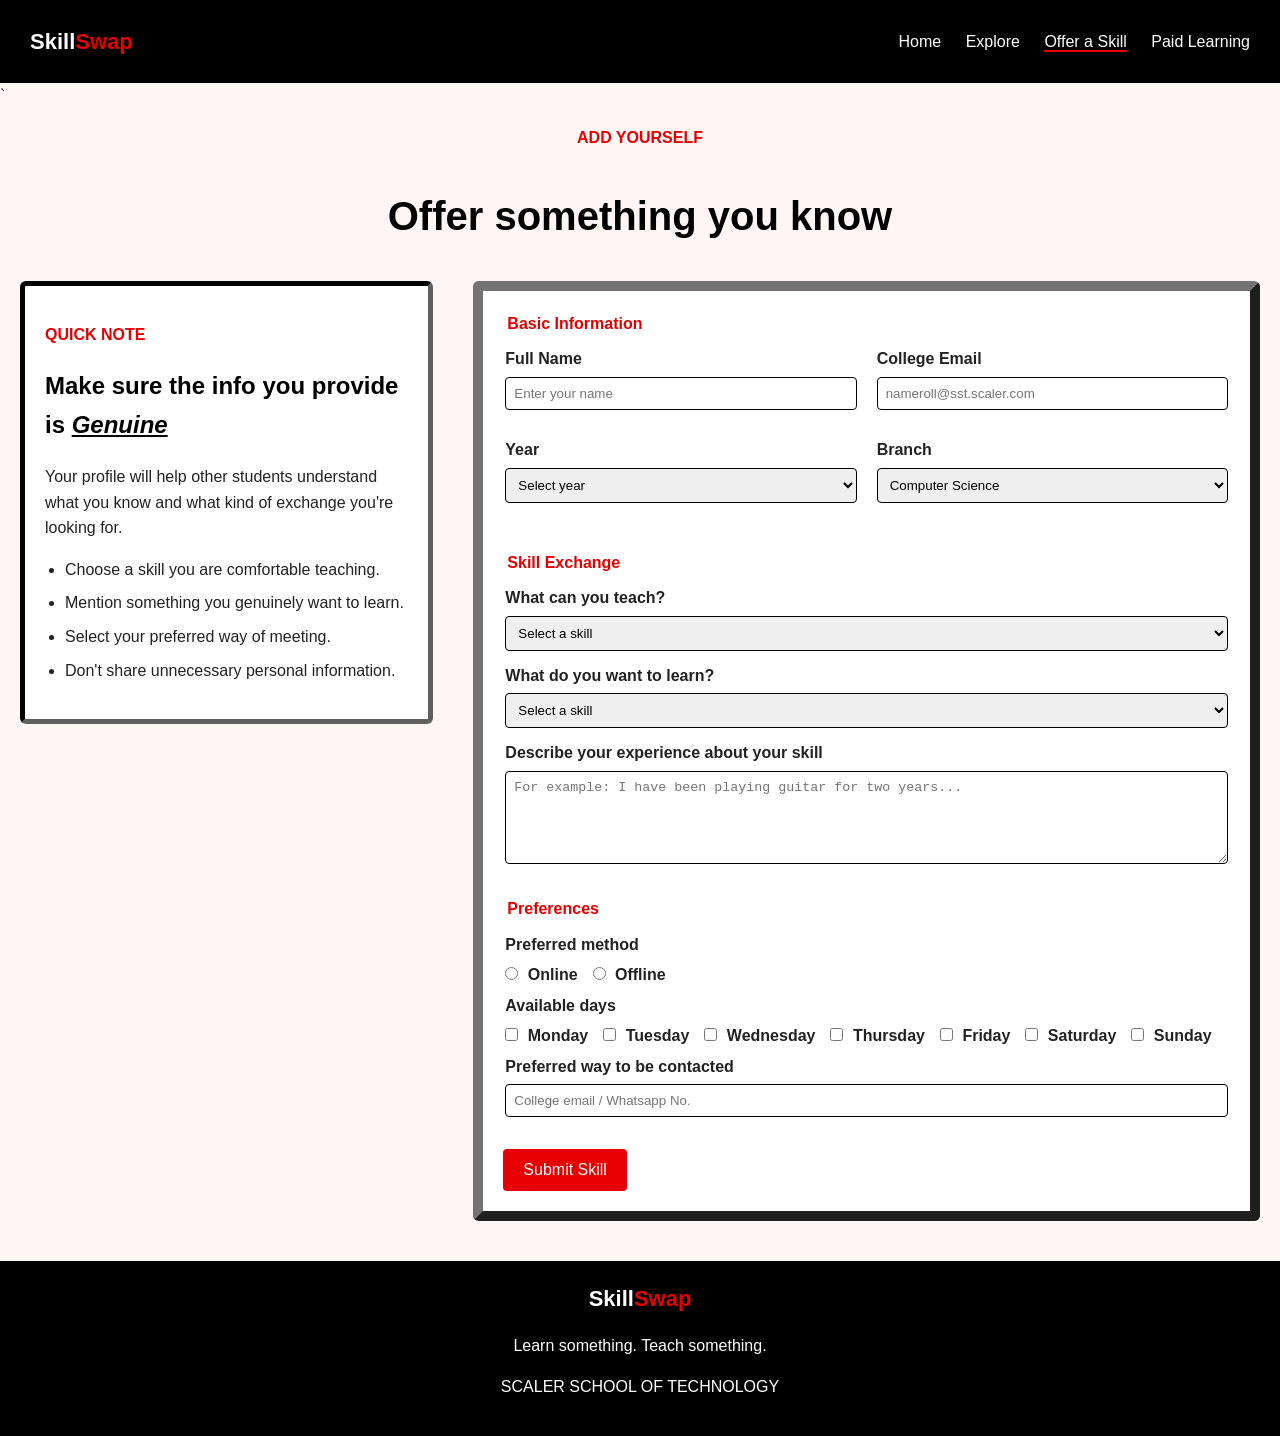
==== offer.html @ c9df2d2c "Add files via upload" ====
<!DOCTYPE html>
<html lang="en">
<head>
    <meta charset="UTF-8">
    <meta name="viewport" content="width=device-width, initial-scale=1.0">
    <title>Offer Your Skill | SkillSwap</title>
    <link rel="stylesheet" href="style.css">
</head>
<body>

    <header class="h">
        <div class="logo">Skill<span>Swap</span></div>
        <nav class="navigation">
            <a href="index.html">Home</a>
            <a href="explore.html">Explore</a>
            <a href="offer.html" class="active">Offer a Skill</a>
             <a href="sell.html">Paid Learning</a>
        </nav>
    </header>
`
    <main>
        <section class="heading">
            <p class="small-title">add yourself</p>
            <h1>Offer something you know</h1>
        </section>

        <section class="form">

            <div class="info">
                <p class="small-title">quick note</p>
                <h2>Make sure the info you provide is <u><em>Genuine</em></u></h2>
                <p>
                    Your profile will help other students understand what you know
                    and what kind of exchange you're looking for.
                </p>

                <ul class="tips">
                    <li>Choose a skill you are comfortable teaching.</li>
                    <li>Mention something you genuinely want to learn.</li>
                    <li>Select your preferred way of meeting.</li>
                    <li>Don't share unnecessary personal information.</li>
                </ul>
            </div>

            <form class="skillform">

                <fieldset>
                    <legend>Basic Information</legend>

                    <div class="row">
                        <div class="group">
                            <label for="name">Full Name</label>
                            <input type="text" id="name" name="name" placeholder="Enter your name" required>
                        </div>
                        <div class="group">
                            <label for="email">College Email</label>
                            <input type="email" id="email" name="email" placeholder="nameroll@sst.scaler.com" required>
                        </div>
                    </div>

                    <div class="row">
                        <div class="group">
                            <label for="year">Year</label>
                            <select id="year" name="year">
                                <option value="">Select year</option>
                                <option>1st Year</option>
                                <option>2nd Year</option>
                                <option>3rd Year</option>
                                <option>4th Year</option>
                            </select>
                        </div>
                        <div class="group">
                            <label for="branch">Branch</label>
                            <select id="branch" name="Branch">
                                <option>Computer Science</option>
                                <option>CSE AiMl</option>
                                <option>CSE & Buiseness</option>
                            </select>
                        </div>
                    </div>
                </fieldset>

                <fieldset>
                    <legend>Skill Exchange</legend>

                    <div class="group">
                        <label for="teach">What can you teach?</label>
                        <select id="teach" name="teach">
                            <option value="">Select a skill</option>
                            <option>C / C++</option>
                            <option>Python</option>
                            <option>Web Development</option>
                            <option>Flute</option>
                            <option>Guitar</option>
                            <option>Photography</option>
                            <option>Graphic Design</option>
                            <option>Video Editing</option>
                            <option>Other</option>
                        </select>
                    </div>

                    <div class="group">
                        <label for="learn">What do you want to learn?</label>
                        <select id="learn" name="learn">
                            <option value="">Select a skill</option>
                            <option>C / C++</option>
                            <option>Python</option>
                            <option>Web Development</option>
                            <option>Flute</option>
                            <option>Guitar</option>
                            <option>Photography</option>
                            <option>Graphic Design</option>
                            <option>Video Editing</option>
                            <option>Other</option>
                        </select>
                    </div>

                    <div class="group">
                        <label for="description">Describe your experience about your skill</label>
                        <textarea id="description" name="description" rows="5"
                            placeholder="For example: I have been playing guitar for two years..."></textarea>
                    </div>
                </fieldset>

                <fieldset>
                    <legend>Preferences</legend>

                    <div class="group">
                        <p class="form-label">Preferred method</p>
                        <div class="radio-group">
                            <label><input type="radio" name="mode" value="online"> Online</label>
                            <label><input type="radio" name="mode" value="offline"> Offline</label>
                        </div>
                    </div>

                    <div class="group">
                        <p class="form-label">Available days</p>
                        <div class="checkbox-group">
                            <label><input type="checkbox" name="day" value="Monday"> Monday</label>
                            <label><input type="checkbox" name="day" value="Tuesday"> Tuesday</label>
                            <label><input type="checkbox" name="day" value="Wednesday"> Wednesday</label>
                            <label><input type="checkbox" name="day" value="Thursday"> Thursday</label>
                            <label><input type="checkbox" name="day" value="Friday"> Friday</label>
                            <label><input type="checkbox" name="day" value="Saturday"> Saturday</label>
                            <label><input type="checkbox" name="day" value="Sunday"> Sunday</label>
                        </div>
                    </div>

                    <div class="group">
                        <label for="contact">Preferred way to be contacted</label>
                        <input type="text" id="contact" name="contact" placeholder="College email / Whatsapp No.">
                    </div>
                </fieldset>

                <button type="submit" class="submit-button">Submit Skill</button>

            </form>
        </section>

    </main>

    <footer>
        <div class="foot">
            <div class="logo">Skill<span>Swap</span></div>
            <p>Learn something. Teach something.</p>
        
        <p class="copyright">SCALER SCHOOL OF TECHNOLOGY</p></div>
    </footer>
<script src="script.js"></script>
</body>
</html>
---- style.css ----
body {
  margin: 0;
  font-family: Arial, sans-serif;
  background: #fff5f5;
  color: #222;
  line-height: 1.6;
}

marquee {
  font-size: 40px;
  border: 3px solid #747272;
  font-family: Impact, Haettenschweiler, 'Arial Narrow Bold', sans-serif;
  background: #e4dada;
}

.small-title {
  color: #e60000;
  text-transform: uppercase;
  font-weight: bold;
}
.h {
  position: sticky;
  top: 0;

  background: #000;
  color: #fff;
  padding: 24px 30px;
  display: flex;
  justify-content: space-between;
  align-items: center;
}

.logo {
  font-size: 22px;
  font-weight: bold;
}

.logo span {
  color: #e60000;
}

.navigation a {
  color: #fff;
  text-decoration: none;
  margin-left: 20px;
}

.navigation a:hover {
  color: #e60000;
}

.navigation a.active {
  border-bottom: 2px solid #e60000;
}
.button {
  display: inline-block;
  padding: 10px 18px;
  margin: 5px;
  background: #e60000;
  color: #fff;
  text-decoration: none;
  border-radius: 4px;
}

.button:hover {
  background: #990000;
}

.button.outline {
  background: transparent;
  border: 1px solid #e60000;
  color: #e60000;
}

.button.outline:hover {
  background: #e60000;
  color: #fff;
}
.hero {
  display: flex;
  justify-content: space-between;
  align-items: flex-start;
  padding: 40px 20px;
  background: #f2f2f2;
}

.hero-text {
  flex: 2;
  padding-right: 30px;
}

.hero h1 {
  font-size: 70px;
  margin: 5px 0 15px 0;
}

.hero h1 span {
  color: #e60000;
}

.intro {
  max-width: 600px;
  margin: 0 0 15px 0;
}

.hero-links {
  margin-top: 10px;
}

.exchange {
  flex: 1;
  background: #fff;
  border: 10px outset #747272;
  padding: 10px;
  max-width: 350px;
  border-radius: 20px;
  box-shadow: 0 2px 6px rgba(0, 0, 0, 0.1);
}

.exchange-icon {
  font-size: 30px;
  margin-bottom: 10px;
  color: #000;
}

.exchange-person {
  display: flex;
  align-items: center;
  margin-top: 15px;
}

.avatar {
  background: #e60000;
  color: #fff;
  font-weight: bold;
  border-radius: 50%;
  width: 35px;
  height: 35px;
  display: flex;
  justify-content: center;
  align-items: center;
  margin-right: 10px;
}

.section {
  padding: 40px 20px;
}
.title,
.section-title {
  text-align: center;
  margin-bottom: 25px;
}

.grid {
  display: grid;
  grid-template-columns: repeat(auto-fit, minmax(200px, 1fr));
  gap: 20px;
}

.skill-card {
  background: #fff;
  border: 5px inset #0c0c0c;
  padding: 15px;
  transition: transform 0.2s;
}

.skill-card:hover {
  transform: scale(1.03);
}

.ssymbol {
  font-size: 26px;
  margin-bottom: 10px;
  color: #e60000;
}

.rule {
  padding: 30px;
  background: #f0f0f0;
}

.rules li {
  margin: 8px 0;
}

.share {
  text-align: center;
  padding: 40px 20px;
  background: #fff;
}

.share h2 {
  margin-bottom: 10px;
}


.foot {
  background: #000;
  color: #fff;
  text-align: center;
  padding: 20px;
}

.heading {
  text-align: center;
  margin-bottom: 30px;
}

.heading h1 {
  font-size: 40px;
  color: #000;
}


.light-section {
  background: #f9f9f9;
  border-radius: 6px;
  padding: 30px 20px;
}

.student {
  display: grid;
  grid-template-columns: repeat(auto-fit, minmax(250px, 1fr));
  gap: 20px;
}

.studentcard {
  background: #fff;
  border: 5px inset #0c0c0c;
  padding: 15px;
  border-radius: 40px;
  transition: transform 0.2s;
}

.studentcard:hover {
  transform: scale(1.03);
}

.studentheader {
  display: flex;
  align-items: center;
  margin-bottom: 15px;
}

.large-avatar {
  width: 50px;
  height: 50px;
  border-radius: 50%;
  background: #e60000;
  color: #fff;
  font-weight: bold;
  font-size: 22px;
  display: flex;
  justify-content: center;
  align-items: center;
  margin-right: 15px;
}

.large-avatar.purple { background: purple; }
.large-avatar.orange { background: orange; }
.large-avatar.green  { background: green; }

.skills {
  display: flex;
  justify-content: space-between;
  margin-bottom: 10px;
}

.skills span {
  display: block;
  font-size: 12px;
  color: #555;
}

.profile-link {
  color: #e60000;
  text-decoration: none;
  font-weight: bold;
}

.profile-link:hover {
  text-decoration: underline;
}

.table-container {
  overflow-x: auto;
  margin-top: 20px;
}

table {
  width: 100%;
  border-collapse: collapse;
}

thead {
  background: #000;
  color: #fff;
}

th, td {
  border: 1px solid #000;
  padding: 10px;
  text-align: center;
}
.form {
  display: flex;
  gap: 40px;
  align-items: flex-start;
  padding: 0 20px 40px;
}

.info {
  flex: 1;
  background: #fff;
  border: 5px inset #0c0c0c;
  padding: 20px;
  border-radius: 6px;
}

.info h2 {
  color: #000;
}

.tips {
  margin-top: 15px;
  padding-left: 20px;
}

.tips li {
  margin-bottom: 8px;
}

.skillform {
  flex: 2;
  background: #fff;
  border: 10px outset #747272;
  padding: 20px;
  border-radius: 6px;
}

fieldset {
  border: none;
  margin-bottom: 20px;
  padding: 0;
}

legend {
  font-weight: bold;
  color: #e60000;
  margin-bottom: 10px;
}

.row {
  display: flex;
  gap: 20px;
  margin-bottom: 15px;
}

.group {
  flex: 1;
  display: flex;
  flex-direction: column;
}

.form-label {
  font-weight: bold;
  margin: 0 0 5px;
}

label {
  margin-bottom: 5px;
  font-weight: bold;
}

input, select, textarea {
  padding: 8px;
  border: 1px solid #000;
  border-radius: 4px;
  margin-bottom: 12px;
}

input:focus, select:focus, textarea:focus {
  border-color: #e60000;
  outline: none;
}

.radio-group, .checkbox-group {
  display: flex;
  flex-wrap: wrap;
  gap: 15px;
}

.radio-group input,
.checkbox-group input {
  margin: 0 5px 0 0;
  padding: 0;
}

.submit-button {
  background: #e60000;
  color: #fff;
  padding: 12px 20px;
  border: none;
  border-radius: 4px;
  font-size: 16px;
  cursor: pointer;
}

.submit-button:hover {
  background: #990000;
}
.paid-learning {
  padding: 40px 20px;
}

.paid-learning > h1 {
  text-align: center;
  font-size: 40px;
  margin-bottom: 10px;
}

.paid-learning > p {
  text-align: center;
  max-width: 700px;
  margin: 0 auto 35px;
}

.paid-learning > h2 {
  color: #000;
  margin-top: 35px;
  margin-bottom: 10px;
}

.paid-learning > h2 + p {
  text-align: left;
  margin: 0 0 20px;
}

.paid-learning form {
  background: #fff;
  border: 5px inset #0c0c0c;
  padding: 20px;
  margin-bottom: 30px;
  max-width: 700px;
}

.paid-learning form label {
  display: block;
  margin-bottom: 5px;
  font-weight: bold;
}

.paid-learning form input,
.paid-learning form select,
.paid-learning form textarea {
  width: 100%;
  box-sizing: border-box;
  padding: 10px;
  border: 1px solid #000;
  border-radius: 4px;
  margin-bottom: 15px;
  font-family: Arial, sans-serif;
}

.paid-learning form input:focus,
.paid-learning form select:focus,
.paid-learning form textarea:focus {
  border-color: #e60000;
  outline: none;
}

.paid-learning form button {
  background: #e60000;
  color: #fff;
  border: none;
  padding: 10px 18px;
  border-radius: 4px;
  cursor: pointer;
  font-size: 15px;
}

.paid-learning form button:hover {
  background: #990000;
}

@media (max-width: 850px) {
  .hero,
  .form {
    flex-direction: column;
  }

  .hero-text {
    padding-right: 0;
  }

  .exchange {
    max-width: 100%;
  }

  .hero h1 {
    font-size: 4rem;
  }
}

@media (max-width: 600px) {
  .h {
    flex-direction: column;
    gap: 12px;
    padding: 18px 10px;
  }

  .navigation {
    display: flex;
    flex-wrap: wrap;
    justify-content: center;
    gap: 12px;
  }

  .navigation a {
    margin-left: 0;
  }

  .hero h1 {
    font-size: 3rem;
  }

  .row {
    flex-direction: column;
    gap: 0;
  }

  .skillform {
    padding: 15px;
  }

  .paid-learning {
    padding: 25px 15px;
  }

  .paid-learning > h1 {
    font-size: 32px;
  }

  .paid-learning form {
    padding: 15px;
  }
}
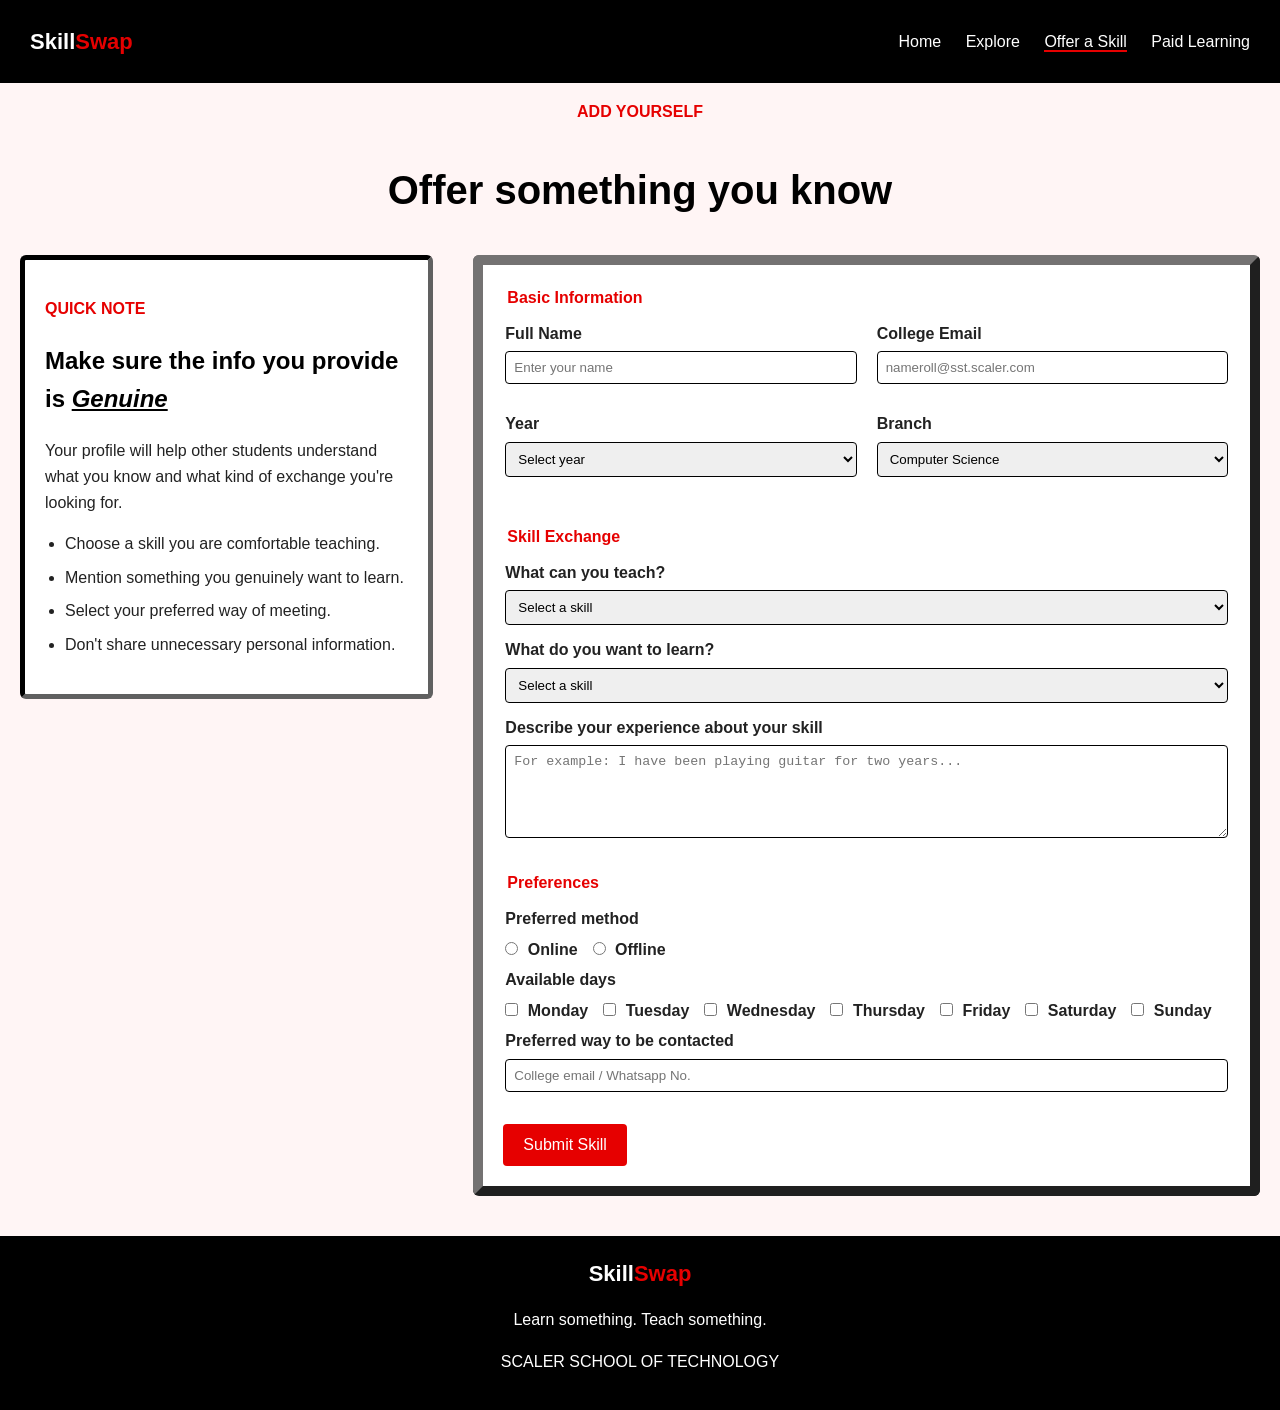
==== commit 0f501a34: "Update offer.html" ====
--- a/offer.html
+++ b/offer.html
@@ -17,7 +17,6 @@
              <a href="sell.html">Paid Learning</a>
         </nav>
     </header>
-`
     <main>
         <section class="heading">
             <p class="small-title">add yourself</p>
@@ -168,4 +167,4 @@
     </footer>
 <script src="script.js"></script>
 </body>
-</html>+</html>
